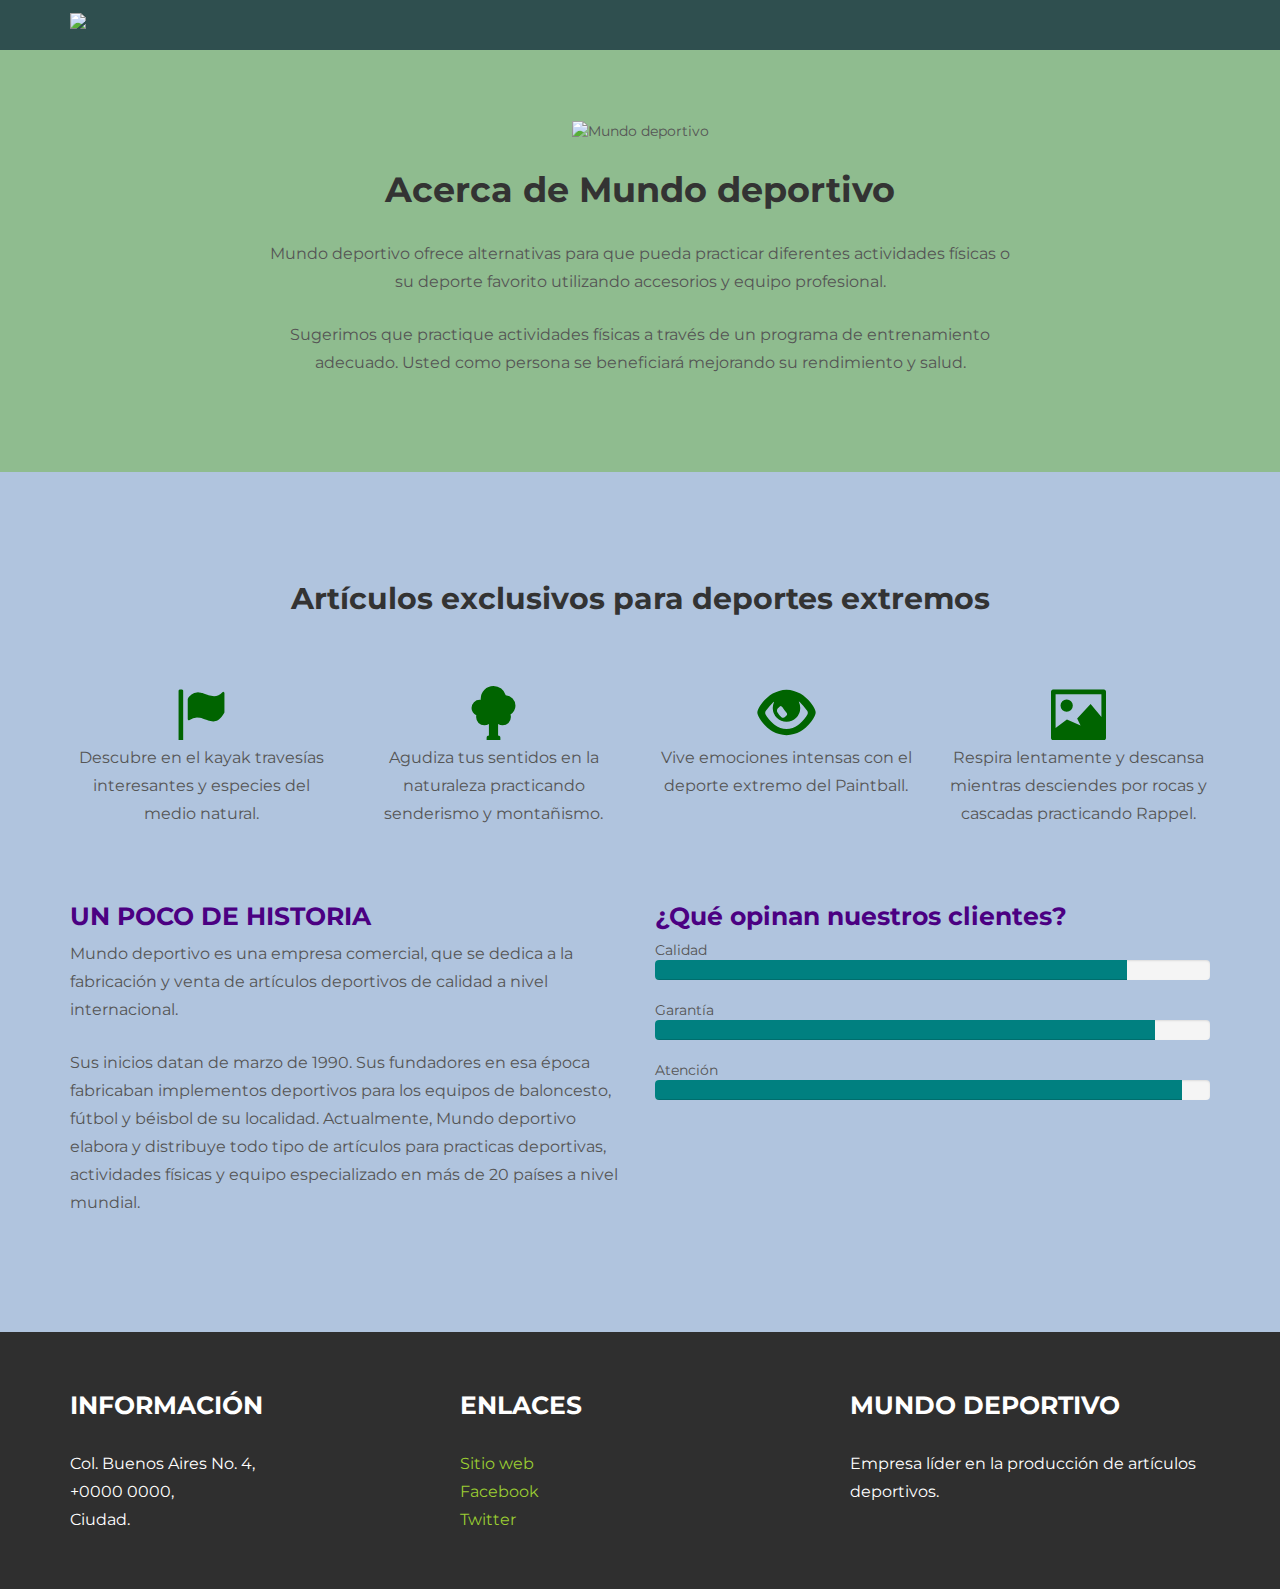
==== about.html @ a34c5e7e "Add files via upload" ====
<!DOCTYPE html>
<html lang="es">
  <head>
    <meta charset="utf-8">
    <meta name="viewport" content="width=device-width, initial-scale=1.0">
    <link rel="shortcut icon" href="imagenes/correr.ico">
	
    <title>Accesorios deportivos</title>

    <!-- CSS de Bootstrap -->
    <link href="css/bootstrap.css" rel="stylesheet">

    <!-- Estilos personalizados para esta página -->
    <link href="css/main.css" rel="stylesheet">
    <script src="js/jquery.min.js"></script>
  </head>  
  <body>
	<!-- Navbar estática-->
    <div class="navbar navbar-inverse navbar-static-top">
      <div class="container">
        <div class="navbar-header">
          <button type="button" class="navbar-toggle" data-toggle="collapse" data-target=".navbar-collapse">
            <span class="icon-bar"></span>
            <span class="icon-bar"></span>
            <span class="icon-bar"></span>
          </button>
        	<figure>
				<a href="index.html"><img src="imagenes/logo.png"></a>
			</figure>
		</div>
      </div>
    </div>
	<!--Sección de bienvenida-->
	<div id="ww">
	    <div class="container">
			<div class="row">
				<div class="col-lg-8 col-lg-offset-2 centered">
					<img src="imagenes/deporte.png" alt="Mundo deportivo">
					<h1>Acerca de Mundo deportivo</h1>
					<p>Mundo deportivo ofrece alternativas para que pueda practicar diferentes actividades físicas o su deporte favorito utilizando accesorios y equipo profesional.</p>
					<p>Sugerimos que practique actividades físicas a través de un programa de entrenamiento adecuado. Usted como persona se beneficiará mejorando su rendimiento y salud.</p>
				
				</div>
			</div>
	    </div>
	</div>
	<!--Sección de información-->
	<div class="container pt">
		<div class="row mt centered">	
			<h2>Artículos exclusivos para deportes extremos</h2>
			<br>
			<br>
			<br>
			<div class="col-lg-3">
				<span class="glyphicon glyphicon-flag"></span>
				<p>Descubre en el kayak travesías interesantes y especies del medio natural.</p>
			</div>
			
			<div class="col-lg-3">
				<span class="glyphicon glyphicon-tree-deciduous"></span>
				<p>Agudiza tus sentidos en la naturaleza practicando senderismo y montañismo.</p>
			</div>

			<div class="col-lg-3">
				<span class="glyphicon glyphicon-eye-open"></span>
				<p>Vive emociones intensas con el deporte extremo del Paintball.</p>
			</div>

			<div class="col-lg-3">
				<span class="glyphicon glyphicon-picture"></span>
				<p>Respira lentamente y descansa mientras desciendes por rocas y cascadas practicando Rappel.</p>
			</div>
		</div>
		
		<div class="row mt">
			<div class="col-lg-6">
				<h4>UN POCO DE HISTORIA</h4>
				<p>Mundo deportivo es una empresa comercial, que se dedica a la fabricación y venta de artículos deportivos de calidad a nivel internacional.</p>
				<p>Sus inicios datan de marzo de 1990. Sus fundadores en esa época fabricaban implementos deportivos para los equipos de baloncesto, fútbol y béisbol de su localidad. Actualmente, Mundo deportivo elabora y distribuye todo tipo de artículos para practicas deportivas, actividades físicas y equipo especializado en más de 20 países a nivel mundial.</p>
			</div>
			
			<div class="col-lg-6">
				<h4>¿Qué opinan nuestros clientes?</h4>
				Calidad
				<div class="progress">
					<div class="progress-bar progress-bar-theme" role="progressbar" aria-valuenow="85" aria-valuemin="0" aria-valuemax="100" style="width: 85%;">
						<span class="sr-only">96% Complete</span>
					</div>
				</div>

				Garantía
				<div class="progress">
					<div class="progress-bar progress-bar-theme" role="progressbar" aria-valuenow="90" aria-valuemin="0" aria-valuemax="100" style="width: 90%;">
						<span class="sr-only">98% Complete</span>
					</div>
				</div>
				
				Atención
				<div class="progress">
					<div class="progress-bar progress-bar-theme" role="progressbar" aria-valuenow="95" aria-valuemin="0" aria-valuemax="100" style="width: 95%;">
						<span class="sr-only">99% Complete</span>
					</div>
				</div>

			</div>
		</div>
	</div>	
	<!--Sección Pie de página-->	
	<div id="footer">
		<div class="container">
			<div class="row">
				<div class="col-lg-4">
					<h4>Información</h4>
					<p>
						Col. Buenos Aires No. 4,<br/>
						+0000 0000, <br/>
						Ciudad.
					</p>
				</div>
				
				<div class="col-lg-4">
					<h4>Enlaces</h4>
					<p>
						<a href="#">Sitio web</a><br/>
						<a href="#">Facebook</a><br/>
						<a href="#">Twitter</a>
					</p>
				</div>
				
				<div class="col-lg-4">
					<h4>Mundo deportivo</h4>
					<p>Empresa líder en la producción de artículos deportivos.</p>
				</div>
			</div>
		</div>
	</div>
    <!-- Bootstrap JavaScript--->
    <script src="js/bootstrap.min.js"></script>
  </body>
</html>
---- css/main.css ----
@import url(http://fonts.googleapis.com/css?family=Montserrat:400,700);

body {
  	background-color: #B0C4DE;
  	font-family: 'Montserrat', sans-serif;
    font-weight: 400;
    font-size: 14px;
    color: #555;

    -webkit-font-smoothing: antialiased;
    -webkit-overflow-scrolling: touch;
}

/* Titles */
h1, h2, h3, h4, h5, h6 {
	font-family: 'Montserrat', sans-serif;
    font-weight: 700;
    color: #333;
}

h1 {
	font-size: 35px;
	margin-top: 30px;
	margin-bottom: 30px;
}

h4 {
	font-size: 25px;
	color: #4B0082;
	}

/* Paragraph & Typographic */
p {
    line-height: 28px;
    margin-bottom: 25px;
    font-size: 16px;
}

.centered {
    text-align: center;
}

/* Links */
a {
    color: #9ACD32;
    word-wrap: break-word;

    -webkit-transition: color 0.1s ease-in, background 0.1s ease-in;
    -moz-transition: color 0.1s ease-in, background 0.1s ease-in;
    -ms-transition: color 0.1s ease-in, background 0.1s ease-in;
    -o-transition: color 0.1s ease-in, background 0.1s ease-in;
    transition: color 0.1s ease-in, background 0.1s ease-in;
}

a:hover,
a:focus {
    color: #7b7b7b;
    text-decoration: none;
    outline: 0;
}

a:before,
a:after {
    -webkit-transition: color 0.1s ease-in, background 0.1s ease-in;
    -moz-transition: color 0.1s ease-in, background 0.1s ease-in;
    -ms-transition: color 0.1s ease-in, background 0.1s ease-in;
    -o-transition: color 0.1s ease-in, background 0.1s ease-in;
    transition: color 0.1s ease-in, background 0.1s ease-in;
}

 hr {
    display: block;
    height: 1px;
    border: 0;
    border-top: 1px solid #ccc;
    margin: 1em 0;
    padding: 0;
}


.navbar {
	text-transform: uppercase;
	margin-bottom: 0px;
}

.navbar-inverse {
	padding-bottom: 10px;
	padding-top: 10px;
}

.navbar-inverse {
	background-color: #2F4F4F;
	border-color: #2F4F4F;
}

.navbar-inverse .navbar-nav > li > a {
	color: white;
}

.navbar-inverse .navbar-nav > li > a:hover {
	color: #222222;
}

.navbar-brand {
	font-weight: 700;
	font-size: 20px;
	letter-spacing: 2px;
}

.navbar-inverse .navbar-brand {
	color: white;
}

.navbar-inverse .navbar-toggle {
	border-color: transparent;
}

.progress-bar-theme {
  background-color: #008080;
}

/* Helpers */

.mt {
	margin-top: 40px;
	margin-bottom: 40px;
}

.pt {
	padding-top: 50px;
	padding-bottom: 50px;
}


/* +++++ WRAP SECTIONS +++++ */

#ww {
	padding-top: 70px;
	padding-bottom: 70px;
	background-color: #8FBC8F;
}

#footer {
	background-color: #2f2f2f;
	padding-top: 50px;
	padding-bottom: 30px; 
}

#footer p {
	color: white;
}

#footer h4 {
	color: white;
	text-transform: uppercase;
	padding-bottom: 20px;
}


/* +++++ Color Wraps / Blog Page +++++ */

#grey {
	padding-top: 60px;
	padding-bottom: 60px;
	background-color: #f2f2f2;
}

#white {
	padding-top: 60px;
	padding-bottom: 60px;
	background-color: #ffffff;
}

/* Blog Date*/
bd {
	font-size: 12px;
	text-transform: uppercase;
	color: #d2d2d2;
	font-weight: 700;
}

/* Blog Author*/
ba {
	font-size: 12px;
	text-transform: uppercase;
}

/* Blog Quote */
.bq {
	font-size: 22px;
	padding-top: 30px;
}

/* Blog Tags */
bt {
	font-size: 12px;
}

/* Effects*/
.zoom { 
    display:block; 
    position:relative; 
    overflow:hidden; 
    background:transparent url(../img/loader.gif) no-repeat center;
}


    .zoomOverlay {
        position:absolute;
        top:0; left:0;
        bottom:0; right:0;
        display:none;
        background-image:url(../img/zoom.png);
        background-repeat:no-repeat;
        background-position:center;
    }

.zoom2 {
	opacity: 1;
}

.zoom2:hover {
	opacity: 0.5;
}

/* glyphicon*/

.glyphicon {
	font-size: 55px;
	color: #006400;
}
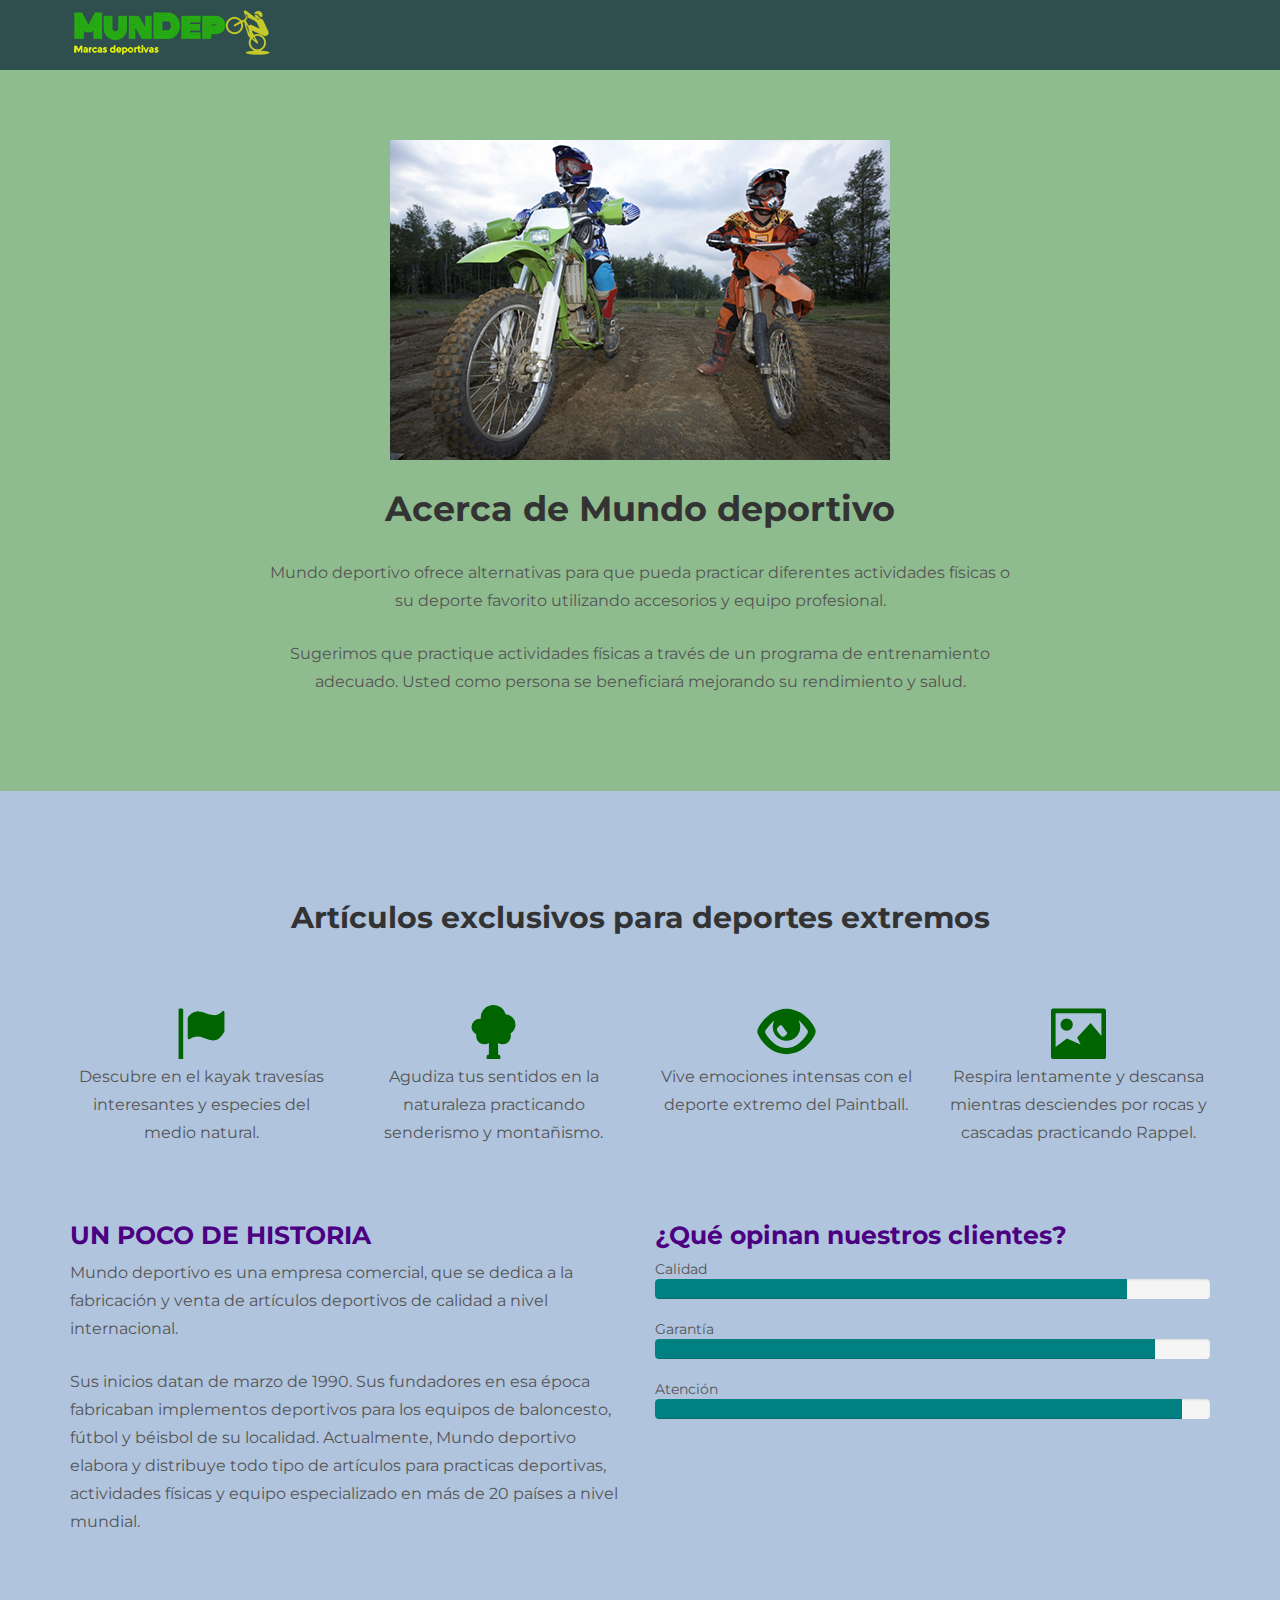
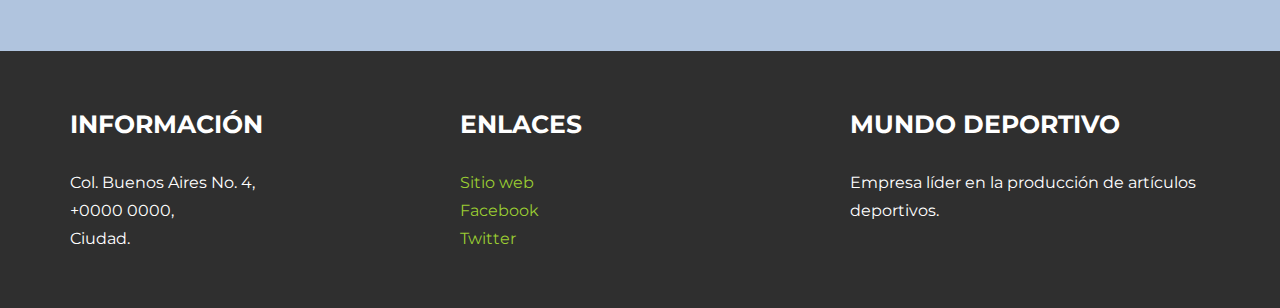
==== commit b120ed19: "Update about.html" ====
--- a/about.html
+++ b/about.html
@@ -3,7 +3,7 @@
   <head>
     <meta charset="utf-8">
     <meta name="viewport" content="width=device-width, initial-scale=1.0">
-    <link rel="shortcut icon" href="imagenes/correr.ico">
+    <link rel="shortcut icon" href="Imagenes/correr.ico">
 	
     <title>Accesorios deportivos</title>
 
@@ -25,7 +25,7 @@
             <span class="icon-bar"></span>
           </button>
         	<figure>
-				<a href="index.html"><img src="imagenes/logo.png"></a>
+				<a href="index.html"><img src="Imagenes/logo.png"></a>
 			</figure>
 		</div>
       </div>
@@ -35,7 +35,7 @@
 	    <div class="container">
 			<div class="row">
 				<div class="col-lg-8 col-lg-offset-2 centered">
-					<img src="imagenes/deporte.png" alt="Mundo deportivo">
+					<img src="Imagenes/deporte.png" alt="Mundo deportivo">
 					<h1>Acerca de Mundo deportivo</h1>
 					<p>Mundo deportivo ofrece alternativas para que pueda practicar diferentes actividades físicas o su deporte favorito utilizando accesorios y equipo profesional.</p>
 					<p>Sugerimos que practique actividades físicas a través de un programa de entrenamiento adecuado. Usted como persona se beneficiará mejorando su rendimiento y salud.</p>
